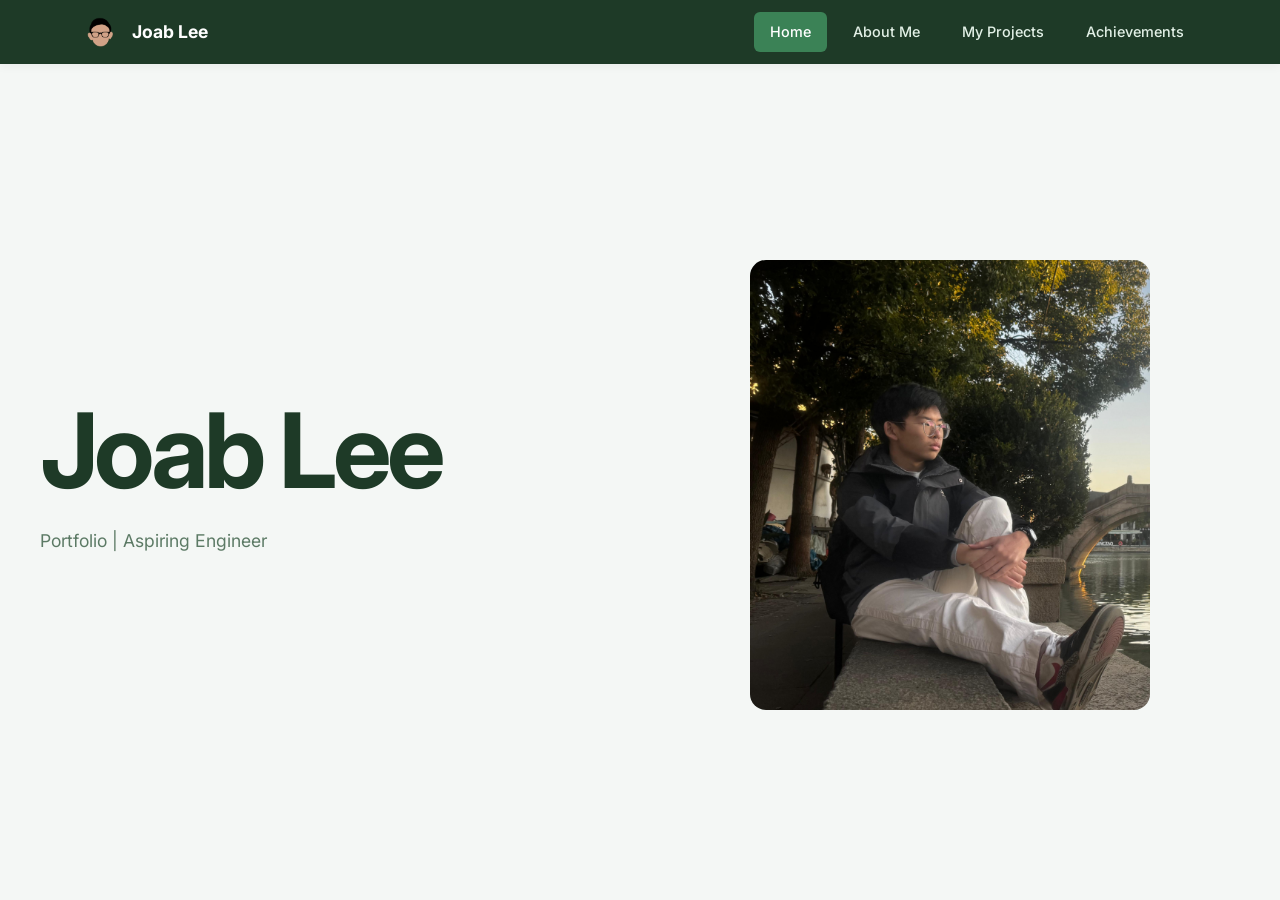
==== index.html @ 3148e006 "Update index.html" ====
<!DOCTYPE html>
<html lang="en">
<head>
    <meta charset="UTF-8">
    <meta name="viewport" content="width=device-width, initial-scale=1.0">
    <title>Home | Joab Lee</title>
    <meta name="description" content="Portfolio of Joab Lee, a student at SST specialising in Robotics, Engineering and Creative Projects.">
    <link rel="icon" type="image/png" href="photos/favicon.png">
    <link rel="stylesheet" href="style.css">
</head>
<body>

    <nav class="navbar">
        <div class="navbar-container"> <a href="index.html" class="nav-brand">
                <img src="photos/favicon.png" alt="Logo" class="nav-logo">
                <span>Joab Lee</span>
            </a>
            
            <div class="nav-links">
                <a href="index.html"class="active" >Home</a>
                <a href="about.html">About Me</a>
                <a href="projects.html">My Projects</a>
                <a href="achievements.html">Achievements</a>
            </div>
        </div>
    </nav>

    <main class="minimal-home">
        <div class="home-split-container">
            <div class="home-left">
                <h1 class="giant-name">Joab Lee</h1>
                <p class="minimal-subtitle">Portfolio | Aspiring Engineer</p>
            </div>
            <div class="home-right">
                <img src="photos/Portfolio-index.png" alt="Joab Lee Portfolio Image" class="home-image">
            </div>
        </div>
    </main>

</body>
</html>
---- style.css ----
@import url('https://fonts.googleapis.com/css2?family=Inter:wght@300;400;500;700&display=swap');

/* General Layout & Custom Cursor */
body {
    font-family: 'Inter', -apple-system, BlinkMacSystemFont, "Segoe UI", Roboto, sans-serif;
    line-height: 1.6;
    margin: 0;
    padding-top: 70px; 
    background-color: #f4f7f5; 
    color: #2c3e2e; 
    cursor: url('data:image/svg+xml;utf8,<svg xmlns="http://www.w3.org/2000/svg" width="16" height="16" viewBox="0 0 16 16"><circle cx="8" cy="8" r="6" fill="%233b8256"/></svg>') 8 8, auto;
}

a, button {
    cursor: url('data:image/svg+xml;utf8,<svg xmlns="http://www.w3.org/2000/svg" width="16" height="16" viewBox="0 0 16 16"><circle cx="8" cy="8" r="6" fill="%231e3a27" stroke="white" stroke-width="2"/></svg>') 8 8, pointer !important;
}

.container {
    max-width: 850px;
    margin: 0 auto 40px auto; /* Changed top margin to 0 to prevent pushing elements down */
    padding: 0 24px;
}

/* New Navbar Layout */
.navbar {
    background-color: #1e3a27; 
    position: fixed;
    top: 0;
    width: 100%;
    box-sizing: border-box;
    z-index: 1000; 
    box-shadow: 0 2px 10px rgba(0,0,0,0.05);
}

/* This restricts the width and centers the content with equal side walls */
.navbar-container {
    max-width: 1200px; /* Matches the maximum width of your homepage split layout */
    margin: 0 auto; /* Centers the container perfectly */
    display: flex;
    justify-content: space-between; /* Keeps brand on left, links on right *within* the centered area */
    align-items: center;
    padding: 12px 40px; /* Controls the padding inside the container */
    width: 100%;
    box-sizing: border-box;
}

/* Left Brand styling */
.nav-brand {
    display: flex;
    align-items: center;
    color: #ffffff !important;
    text-decoration: none;
    font-weight: 700;
    font-size: 1.1rem;
    background: none !important; 
}

.nav-logo {
    width: 40px;
    height: 40px;
    margin-right: 12px;
    border-radius: 6px;
}

/* Right Links styling */
.nav-links {
    display: flex;
}

.nav-links a {
    color: #e2f0e6; 
    text-decoration: none;
    padding: 8px 16px;
    margin-left: 10px;
    font-weight: 500;
    font-size: 0.9rem;
    border-radius: 6px;
    transition: all 0.3s ease;
}

.nav-links a:hover {
    color: #ffffff;
    background-color: #2d5a3b; 
}

.nav-links a.active {
    color: #ffffff;
    background-color: #3b8256; 
}

/* Split Homepage Layout */
.minimal-home {
    height: calc(100vh - 70px);
    display: flex;
    align-items: center;
    justify-content: center;
    background-color: #f4f7f5;
    padding: 0 40px;
}

.home-split-container {
    display: flex;
    align-items: center;
    justify-content: space-between;
    max-width: 1200px;
    width: 100%;
    gap: 40px;
}

.home-left {
    flex: 1;
    text-align: left;
}

.giant-name {
    font-size: 6.5rem;
    font-weight: 700;
    color: #1e3a27;
    margin: 0;
    letter-spacing: -0.04em;
    line-height: 1;
}

.minimal-subtitle {
    font-size: 1.1rem;
    color: #5c7a65;
    margin-top: 25px;
    font-weight: 400;
}

.home-right {
    flex: 1;
    display: flex;
    justify-content: center;
}

.home-image {
    max-width: 400px;
    width: 100%;
    height: 450px;
    object-fit: cover;
    border-radius: 16px;
    background-color: #e1ebe4; /* Light green box placeholder before image is uploaded */
    border: none; 
}

/* Sub-page Headers */
.hero {
    text-align: center;
    padding: 80px 24px;
    background: linear-gradient(135deg, #1e3a27, #2d5a3b); 
    color: white;
    margin-top: -10px; /* Pulls the header up slightly to snap perfectly to the navbar */
}

.hero h1 {
    margin: 0;
    font-size: 2.5rem;
    font-weight: 700;
}

.subtitle {
    font-size: 1.1rem;
    color: #a3cfb4; 
    margin-top: 12px;
}

/* Content Sections */
section {
    background: white;
    padding: 35px;
    margin-bottom: 30px;
    border-radius: 12px;
    box-shadow: 0 4px 12px rgba(30, 58, 39, 0.03); 
    border: 1px solid #e1ebe4;
}

h2 {
    color: #1e3a27;
    font-size: 1.4rem;
    font-weight: 600;
    border-bottom: 3px solid #3b8256; 
    padding-bottom: 10px;
    margin-top: 0;
}

.skills-list {
    list-style-type: none;
    padding: 0;
}

.skills-list li {
    padding: 12px 0;
    border-bottom: 1px solid #e8f0eb;
}

.skills-list li:last-child {
    border-bottom: none;
}

.skills-list strong {
    color: #2d5a3b;
}

/* Interactive Carousel Component */
.about-intro {
    display: flex;
    align-items: center;
    justify-content: flex-start;
    gap: 10px; /* Brings the carousel track tighter to the text */
    margin-top: 40px;
    margin-bottom: 25px;
    width: 100%;
    padding-left: 60px; /* Shims the "I am a:" text further inward to the right */
    box-sizing: border-box;
}

.iam-text {
    font-size: 1.5rem;
    font-weight: 700;
    color: #1e3a27;
    white-space: nowrap;
}

/* Updated Horizontal Centered Swiping Track */
.carousel-track {
    display: flex;
    gap: 12px;
    overflow-x: auto; 
    scroll-behavior: smooth;
    padding: 10px 110px; /* Adjusted padding to match the shorter layout */
    max-width: 380px; /* Shortened the track width so it looks compact next to the text */
    scrollbar-width: none; 
}

.carousel-track::-webkit-scrollbar {
    display: none; 
}

/* Carousel Tab Buttons */
.carousel-tab {
    font-family: 'Inter', -apple-system, BlinkMacSystemFont, "Segoe UI", Roboto, sans-serif;
    background-color: #ffffff;
    border: 1px solid #d0ded5;
    padding: 10px 24px;
    border-radius: 30px;
    
    /* Faded style for unselected items */
    color: #8da394; 
    opacity: 0.65;
    
    white-space: nowrap;
    transition: all 0.4s ease;
}

/* When hovering over unselected tabs */
.carousel-tab:hover {
    opacity: 0.9;
    color: #2d5a3b;
    border-color: #3b8256;
}

/* Highlighted, focused center selection */
.carousel-tab.active {
    background-color: #3b8256;
    color: #ffffff;
    border-color: #3b8256;
    opacity: 1;
    transform: scale(1.05); /* Slightly larger */
    box-shadow: 0 4px 10px rgba(59, 130, 86, 0.2);
}

/* Dynamic Content Display Area */
.dynamic-content-box {
    background: white;
    border-radius: 16px;
    padding: 40px;
    box-shadow: 0 4px 12px rgba(30, 58, 39, 0.03); 
    border: 1px solid #e1ebe4;
    min-height: 350px;
}

/* Hide all contents by default */
.tab-content {
    display: none;
}

/* Show active content block */
.tab-content.active {
    display: block;
    animation: fadeIn 0.4s ease;
}

@keyframes fadeIn {
    from { opacity: 0; transform: translateY(5px); }
    to { opacity: 1; transform: translateY(0); }
}

/* Content Layout Grid */
.tab-split {
    display: flex;
    align-items: flex-start;
    justify-content: space-between;
    gap: 40px;
}

.tab-text {
    flex: 1;
}

.tab-text h2 {
    margin-top: 0;
    font-size: 1.8rem;
    border-bottom: none;
    padding-bottom: 0;
}

.tab-media {
    flex: 1.2; /* Increased from 0.9 so the photo container takes up more horizontal space */
    display: flex;
    flex-direction: column; 
    justify-content: flex-start;
    align-items: center;
}

/* Photo Frames inside Tabs */
.media-placeholder {
    width: 100%;
    height: 280px;
    background-color: #e1ebe4;
    border-radius: 12px;
    display: flex;
    align-items: center;
    justify-content: center;
    color: #5c7a65;
    font-size: 0.9rem;
    font-weight: 500;
    border: 1px solid #c3d6c9;
}

/* Real Image Styling inside Tabs */
.tab-image {
    width: 100%;
    height: 300px;
    object-fit: cover; 
    border-radius: 12px;
    border: none;
    background-color: #e1ebe4; 
}

/* Caption Below Photos */
.image-caption {
    font-size: 0.8rem;
    color: #5c7a65;
    margin-top: 12px; /* Gives it a bit of breathing room below the image */
    text-align: center;
    line-height: 1.4;
    font-style: italic;
    width: 100%; /* Ensures text centers relative to the photo width */
}

/* Ebook Link Button styling */
.ebook-btn {
    display: inline-block;
    margin-top: 20px;
    padding: 12px 24px;
    background-color: #1e3a27; /* Dark Forest Green */
    color: #ffffff !important;
    text-decoration: none;
    font-weight: 500;
    font-size: 0.9rem;
    border-radius: 8px;
    border: 1px solid #1e3a27;
    transition: all 0.3s ease;
}

/* Hover effects for the button */
.ebook-btn:hover {
    background-color: #3b8256; /* Turns vibrant emerald green on hover */
    border-color: #3b8256;
    transform: translateY(-2px); /* Subtle upward floating effect */
    box-shadow: 0 4px 12px rgba(59, 130, 86, 0.15);
}

/* Gallup CliftonStrengths Section Layout */
.strengths-section {
    margin-top: 60px;
    padding: 20px 0;
}

.strengths-title {
    font-size: 1.8rem;
    color: #1e3a27;
    border-bottom: none !important;
    padding-bottom: 0 !important;
    margin-bottom: 5px;
}

.strengths-subtitle {
    font-size: 0.9rem;
    color: #5c7a65;
    margin-bottom: 30px;
}

/* Modern Layout Grid for the Top 5 Cards */
.strengths-grid {
    display: grid;
    grid-template-columns: repeat(auto-fit, minmax(240px, 1fr));
    gap: 20px;
}

/* Base Card Design */
.strength-card {
    background: #ffffff;
    border-radius: 12px;
    padding: 25px;
    border-top: 5px solid #c3d6c9; /* Subtle fallback top border */
    box-shadow: 0 4px 12px rgba(30, 58, 39, 0.02);
    border-left: 1px solid #e1ebe4;
    border-right: 1px solid #e1ebe4;
    border-bottom: 1px solid #e1ebe4;
    transition: transform 0.3s ease, box-shadow 0.3s ease;
    position: relative;
}

.strength-card:hover {
    transform: translateY(-4px);
    box-shadow: 0 8px 20px rgba(30, 58, 39, 0.06);
}

.strength-number {
    font-size: 0.8rem;
    font-weight: 700;
    color: #8da394;
    display: block;
    margin-bottom: 8px;
}

.strength-card h3 {
    margin: 0 0 10px 0;
    font-size: 1.1rem;
    color: #1e3a27;
    font-weight: 700;
}

.strength-card p {
    margin: 0;
    font-size: 0.85rem;
    color: #5c7a65;
    line-height: 1.5;
}

/* Gallup Domain Authentic Color-coding Accents */
.strength-card.execution { border-top: 5px solid #7b2481; }
.strength-card.influencing { border-top: 5px solid #d4a017; } 
.strength-card.relationship { border-top: 5px solid #2b6cb0; } 
.strength-card.strategic { border-top: 5px solid #2f855a; }


/*achievement page*/

/* Achievements Page Specific Styling */
.category-section {
    margin-bottom: 50px;
}

/* Centralised Page Title Styling */
.page-main-title {
    text-align: center;
    color: #1e3a27; /* Your signature dark forest green */
    font-size: 2.2rem;
    font-weight: 700;
    margin-top: 10px;
    margin-bottom: 40px; /* Gives nice separation before the first category */
    letter-spacing: -0.5px;
}

/* Category header outside of the card boxes */
.category-title {
    color: #1e3a27;
    font-size: 1.6rem;
    font-weight: 700;
    margin-top: 0;
    margin-bottom: 20px;
    border-bottom: 3px solid #3b8256; /* Accent line strictly under the text header */
    padding-bottom: 8px;
    display: inline-block; /* Keeps the line wrapped tightly to the word width */
}

/* Each individual event gets its own dedicated modern box container */
.achievement-card {
    background: #ffffff;
    border-radius: 12px;
    padding: 24px;
    margin-bottom: 16px;
    box-shadow: 0 4px 12px rgba(30, 58, 39, 0.02);
    border: 1px solid #e1ebe4;
    transition: transform 0.2s ease, box-shadow 0.2s ease;
}

.achievement-card:hover {
    transform: translateY(-2px);
    box-shadow: 0 6px 16px rgba(30, 58, 39, 0.05);
    border-color: #c3d6c9;
}

.achievement-card:last-child {
    margin-bottom: 0;
}

/* Event Metadata Layout Row */
.event-meta {
    display: flex;
    justify-content: space-between;
    align-items: center;
    margin-bottom: 8px;
}

.event-date {
    font-size: 0.8rem;
    font-weight: 700;
    color: #3b8256;
}

.event-role {
    font-size: 0.75rem;
    background-color: #f0f5f1;
    color: #2d5a3b;
    padding: 4px 12px;
    border-radius: 6px;
    font-weight: 500;
}

.event-title {
    margin: 0 0 10px 0;
    font-size: 1.15rem;
    color: #1e3a27;
    font-weight: 600;
    line-height: 1.3;
}

.event-details {
    margin: 0;
    font-size: 0.9rem;
    color: #5c7a65;
    line-height: 1.6;
}

/* Interactive Evidence Link indicator inside the card */
.view-evidence-tag {
    display: inline-block;
    margin-top: 12px;
    font-size: 0.8rem;
    font-weight: 700;
    color: #3b8256;
    transition: color 0.2s ease;
}

.achievement-card:hover .view-evidence-tag {
    color: #1e3a27;
}

.modal-overlay {
    display: none; /* Hidden by default */
    position: fixed;
    z-index: 2000; /* Stands well above the navbar */
    left: 0;
    top: 0;
    width: 100%;
    height: 100%;
    background-color: rgba(30, 58, 39, 0.85); /* Dark green tinted dark overlay */
    justify-content: center;
    align-items: center;
    animation: fadeInModal 0.3s ease;
}

@keyframes fadeInModal {
    from { opacity: 0; }
    to { opacity: 1; }
}

.modal-content {
    max-width: 85%;
    max-height: 80vh;
    border-radius: 12px;
    box-shadow: 0 10px 30px rgba(0, 0, 0, 0.3);
    border: 3px solid #ffffff;
    object-fit: contain;
    animation: zoomInImg 0.3s cubic-bezier(0.34, 1.56, 0.64, 1);
}

@keyframes zoomInImg {
    from { transform: scale(0.9); opacity: 0; }
    to { transform: scale(1); opacity: 1; }
}

.modal-close {
    position: absolute;
    top: 30px;
    right: 40px;
    color: #ffffff;
    font-size: 40px;
    font-weight: bold;
    cursor: pointer;
    transition: transform 0.2s ease;
}

.modal-close:hover {
    transform: scale(1.1);
}



/*project page*/

/* 2-Column Projects Layout Grid */
.projects-grid {
    display: grid;
    grid-template-columns: repeat(2, 1fr); /* Exactly 2 cards per row on large screens */
    gap: 24px;
    width: 100%;
    box-sizing: border-box;
}

/* Fallback breakpoint for mobile devices so it stacks naturally instead of squishing */
@media (max-width: 768px) {
    .projects-grid {
        grid-template-columns: 1fr;
    }
}

/* Individual Project Card Block */
.project-card {
    background: #ffffff;
    border-radius: 12px;
    overflow: hidden;
    border: 1px solid #e1ebe4;
    box-shadow: 0 4px 12px rgba(30, 58, 39, 0.02);
    cursor: pointer;
    transition: transform 0.2s ease, box-shadow 0.2s ease;
    display: flex;
    flex-direction: column;
}

.project-card:hover {
    transform: translateY(-4px);
    box-shadow: 0 8px 20px rgba(30, 58, 39, 0.06);
    border-color: #c3d6c9;
}

.project-card-img {
    width: 100%;
    height: 200px;
    object-fit: cover;
    border-bottom: 1px solid #e1ebe4;
}

.project-card-info {
    padding: 20px;
    display: flex;
    flex-direction: column;
    flex-grow: 1;
}

.project-card-date {
    font-size: 0.8rem;
    font-weight: 700;
    color: #3b8256;
    font-family: 'Inter', sans-serif;
    margin-bottom: 6px;
}

.project-card-title {
    margin: 0 0 8px 0;
    font-size: 1.15rem;
    color: #1e3a27;
    font-weight: 700;
}

.project-card-snippet {
    margin: 0 0 16px 0;
    font-size: 0.85rem;
    color: #5c7a65;
    line-height: 1.5;
}

.read-more-tag {
    font-size: 0.8rem;
    font-weight: 700;
    color: #3b8256;
    margin-top: auto; /* Pushes action tag straight to card bottom line consistently */
}

/* Complex Project Description Pop-up Modal Box layout styling */
.project-modal-overlay {
    display: none;
    position: fixed;
    z-index: 2000;
    left: 0;
    top: 0;
    width: 100%;
    height: 100%;
    background-color: rgba(30, 58, 39, 0.85);
    justify-content: center;
    align-items: center;
    padding: 20px;
    box-sizing: border-box;
}

.project-modal-box {
    background: #ffffff;
    width: 100%;
    max-width: 780px;
    border-radius: 16px;
    position: relative;
    box-shadow: 0 10px 30px rgba(0,0,0,0.2);
    animation: zoomInImg 0.3s cubic-bezier(0.34, 1.56, 0.64, 1);
    overflow: hidden;
}

.project-modal-close {
    position: absolute;
    top: 15px;
    right: 20px;
    color: #5c7a65;
    font-size: 32px;
    font-weight: bold;
    cursor: pointer;
    z-index: 10;
    transition: color 0.2s;
}

.project-modal-close:hover {
    color: #1e3a27;
}

.project-modal-split {
    display: flex;
    align-items: stretch;
}

@media (max-width: 650px) {
    .project-modal-split {
        flex-direction: column;
    }
}

.project-modal-media {
    flex: 1;
    background: #e1ebe4;
    min-height: 300px;
}

.project-modal-media img {
    width: 100%;
    height: 100%;
    object-fit: cover;
    display: block;
}

.project-modal-text {
    flex: 1.2;
    padding: 40px;
    display: flex;
    flex-direction: column;
    justify-content: center;
}

.project-date-badge {
    font-size: 0.8rem;
    color: #3b8256;
    font-weight: 700;
    margin-bottom: 8px;
    display: block;
}

.project-modal-text h2 {
    margin-top: 0;
    margin-bottom: 16px;
    font-size: 1.6rem;
    border-bottom: none !important;
    padding-bottom: 0 !important;
}

.project-modal-text p {
    margin: 0;
    font-size: 0.9rem;
    color: #5c7a65;
    line-height: 1.6;
}
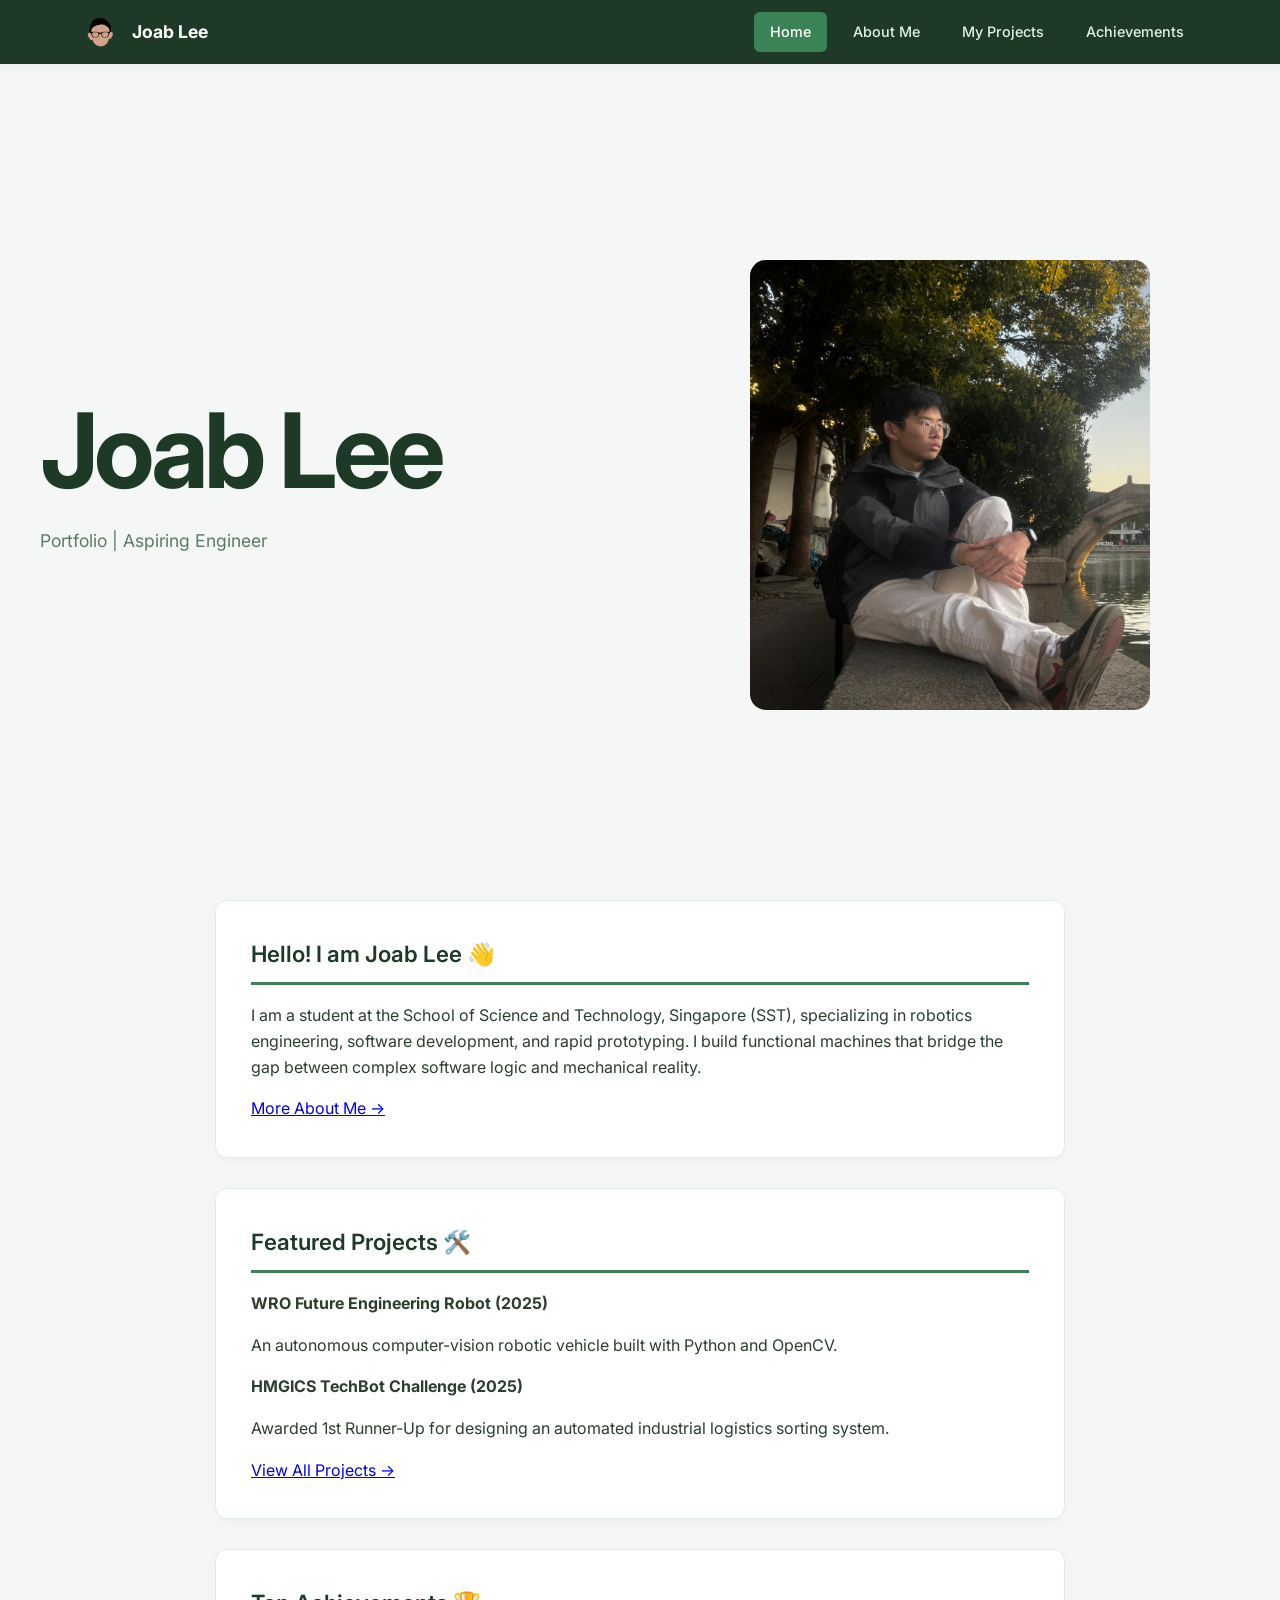
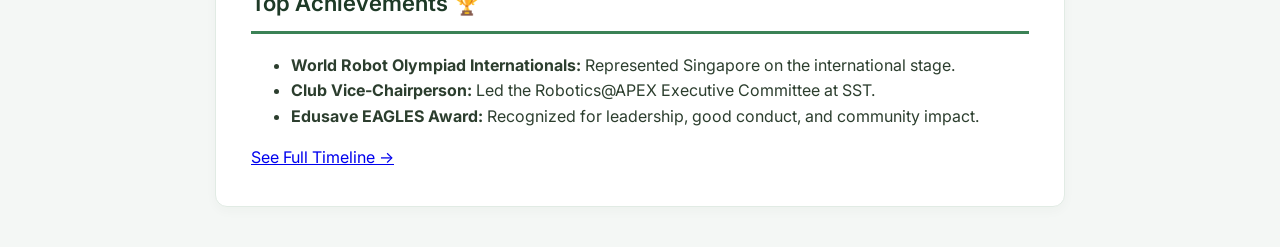
==== commit a6d16667: "Update index.html" ====
--- a/index.html
+++ b/index.html
@@ -11,13 +11,14 @@
 <body>
 
     <nav class="navbar">
-        <div class="navbar-container"> <a href="index.html" class="nav-brand">
+        <div class="navbar-container"> 
+            <a href="index.html" class="nav-brand">
                 <img src="photos/favicon.png" alt="Logo" class="nav-logo">
                 <span>Joab Lee</span>
             </a>
             
             <div class="nav-links">
-                <a href="index.html"class="active" >Home</a>
+                <a href="index.html" class="active">Home</a>
                 <a href="about.html">About Me</a>
                 <a href="projects.html">My Projects</a>
                 <a href="achievements.html">Achievements</a>
@@ -25,7 +26,7 @@
         </div>
     </nav>
 
-    <main class="minimal-home">
+    <div class="minimal-home">
         <div class="home-split-container">
             <div class="home-left">
                 <h1 class="giant-name">Joab Lee</h1>
@@ -35,6 +36,41 @@
                 <img src="photos/Portfolio-index.png" alt="Joab Lee Portfolio Image" class="home-image">
             </div>
         </div>
+    </div>
+
+    <main class="container home-scrolled-content">
+        
+        <section class="home-summary-box">
+            <h2>Hello! I am Joab Lee 👋</h2>
+            <p>I am a student at the School of Science and Technology, Singapore (SST), specializing in robotics engineering, software development, and rapid prototyping. I build functional machines that bridge the gap between complex software logic and mechanical reality.</p>
+            <a href="about.html" class="home-link-btn">More About Me &rarr;</a>
+        </section>
+
+        <section class="home-summary-box">
+            <h2>Featured Projects 🛠️</h2>
+            <div class="home-project-teaser">
+                <div class="teaser-item">
+                    <strong>WRO Future Engineering Robot (2025)</strong>
+                    <p>An autonomous computer-vision robotic vehicle built with Python and OpenCV.</p>
+                </div>
+                <div class="teaser-item">
+                    <strong>HMGICS TechBot Challenge (2025)</strong>
+                    <p>Awarded 1st Runner-Up for designing an automated industrial logistics sorting system.</p>
+                </div>
+            </div>
+            <a href="projects.html" class="home-link-btn">View All Projects &rarr;</a>
+        </section>
+
+        <section class="home-summary-box">
+            <h2>Top Achievements 🏆</h2>
+            <ul class="home-bullet-list">
+                <li><strong>World Robot Olympiad Internationals:</strong> Represented Singapore on the international stage.</li>
+                <li><strong>Club Vice-Chairperson:</strong> Led the Robotics@APEX Executive Committee at SST.</li>
+                <li><strong>Edusave EAGLES Award:</strong> Recognized for leadership, good conduct, and community impact.</li>
+            </ul>
+            <a href="achievements.html" class="home-link-btn">See Full Timeline &rarr;</a>
+        </section>
+
     </main>
 
 </body>
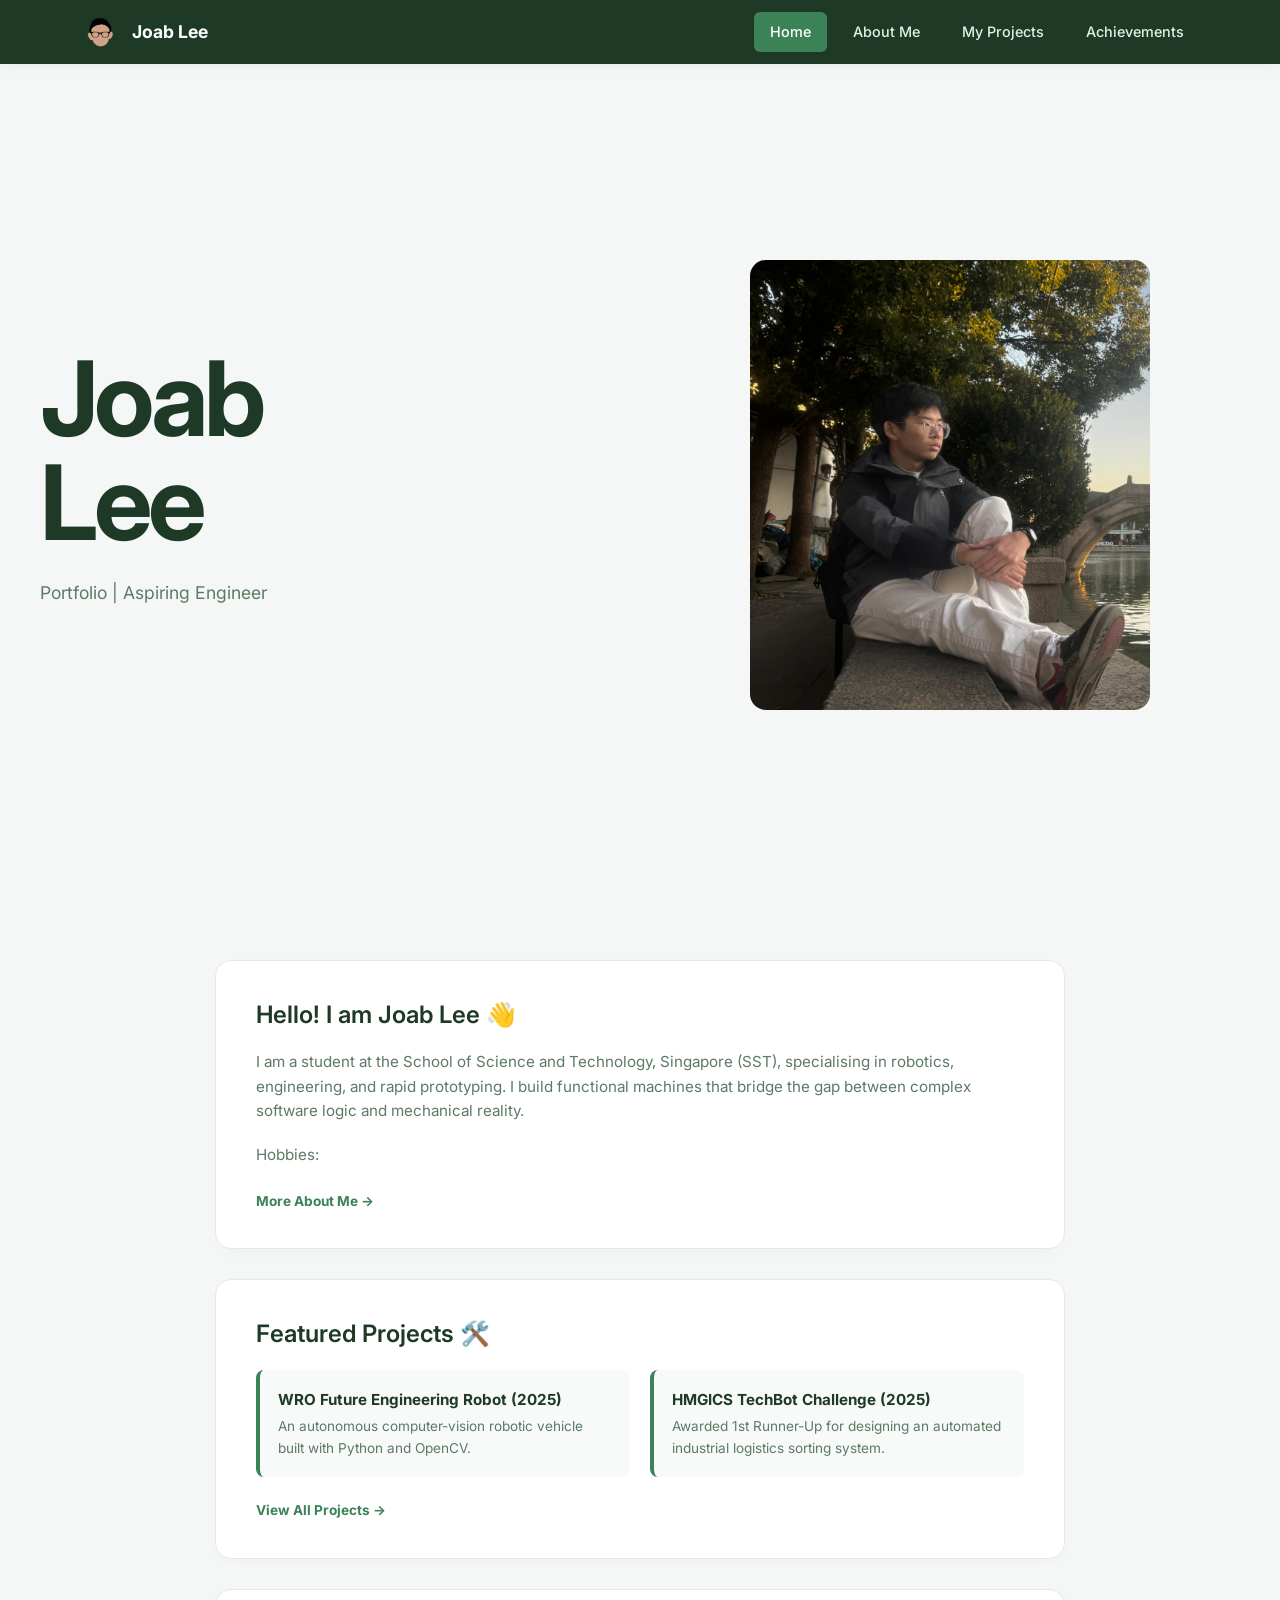
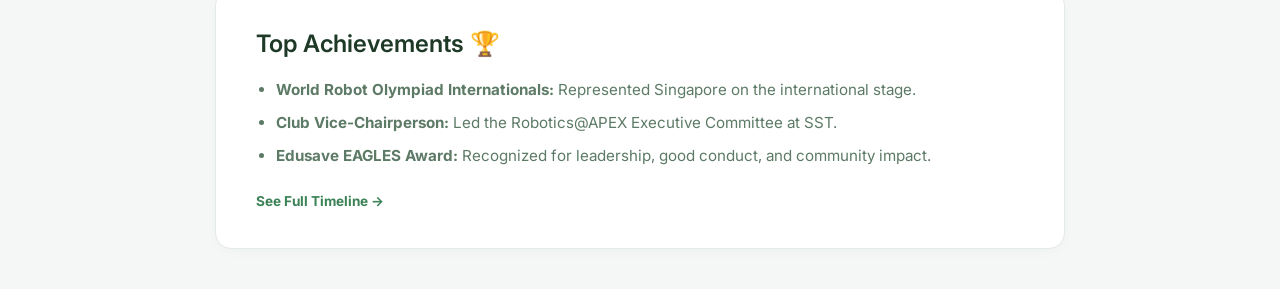
==== commit cd52d673: "Update index.html" ====
--- a/index.html
+++ b/index.html
@@ -29,7 +29,8 @@
     <div class="minimal-home">
         <div class="home-split-container">
             <div class="home-left">
-                <h1 class="giant-name">Joab Lee</h1>
+                <h1 class="giant-name">Joab</h1>
+                <h1 class="giant-name">Lee</h1>
                 <p class="minimal-subtitle">Portfolio | Aspiring Engineer</p>
             </div>
             <div class="home-right">
@@ -42,7 +43,8 @@
         
         <section class="home-summary-box">
             <h2>Hello! I am Joab Lee 👋</h2>
-            <p>I am a student at the School of Science and Technology, Singapore (SST), specializing in robotics engineering, software development, and rapid prototyping. I build functional machines that bridge the gap between complex software logic and mechanical reality.</p>
+            <p>I am a student at the School of Science and Technology, Singapore (SST), specialising in robotics, engineering, and rapid prototyping. I build functional machines that bridge the gap between complex software logic and mechanical reality.</p>
+            <p>Hobbies:</p>
             <a href="about.html" class="home-link-btn">More About Me &rarr;</a>
         </section>
 
--- a/style.css
+++ b/style.css
@@ -789,3 +789,87 @@
     line-height: 1.6;
 }
 
+/* Homepage Scrolling Summary Section Layout */
+.home-scrolled-content {
+    margin-top: 60px !important; /* Separation space directly under the front cover view */
+}
+
+.home-summary-box {
+    background: #ffffff;
+    border-radius: 16px;
+    padding: 35px 40px;
+    margin-bottom: 30px;
+    border: 1px solid #e1ebe4;
+    box-shadow: 0 4px 12px rgba(30, 58, 39, 0.02);
+}
+
+.home-summary-box h2 {
+    margin-top: 0;
+    margin-bottom: 16px;
+    font-size: 1.5rem;
+    border-bottom: none !important;
+    padding-bottom: 0 !important;
+    color: #1e3a27;
+}
+
+.home-summary-box p {
+    font-size: 0.95rem;
+    color: #5c7a65;
+    line-height: 1.6;
+    margin-bottom: 20px;
+}
+
+/* Teaser block configurations */
+.home-project-teaser {
+    display: grid;
+    grid-template-columns: repeat(auto-fit, minmax(280px, 1fr));
+    gap: 20px;
+    margin-bottom: 20px;
+}
+
+.teaser-item {
+    background-color: #f8faf9;
+    padding: 18px;
+    border-radius: 8px;
+    border-left: 4px solid #3b8256;
+}
+
+.teaser-item strong {
+    color: #1e3a27;
+    font-size: 0.95rem;
+    display: block;
+    margin-bottom: 4px;
+}
+
+.teaser-item p {
+    margin: 0;
+    font-size: 0.85rem;
+    color: #5c7a65;
+}
+
+.home-bullet-list {
+    margin: 0 0 20px 0;
+    padding-left: 20px;
+}
+
+.home-bullet-list li {
+    font-size: 0.95rem;
+    color: #5c7a65;
+    margin-bottom: 10px;
+    line-height: 1.5;
+}
+
+/* Action button shortcuts linking to the deep subpages */
+.home-link-btn {
+    display: inline-block;
+    font-size: 0.85rem;
+    font-weight: 700;
+    color: #3b8256;
+    text-decoration: none;
+    transition: color 0.2s ease, transform 0.2s ease;
+}
+
+.home-link-btn:hover {
+    color: #1e3a27;
+    transform: translateX(3px); /* Interactive nudging movement indicator */
+}
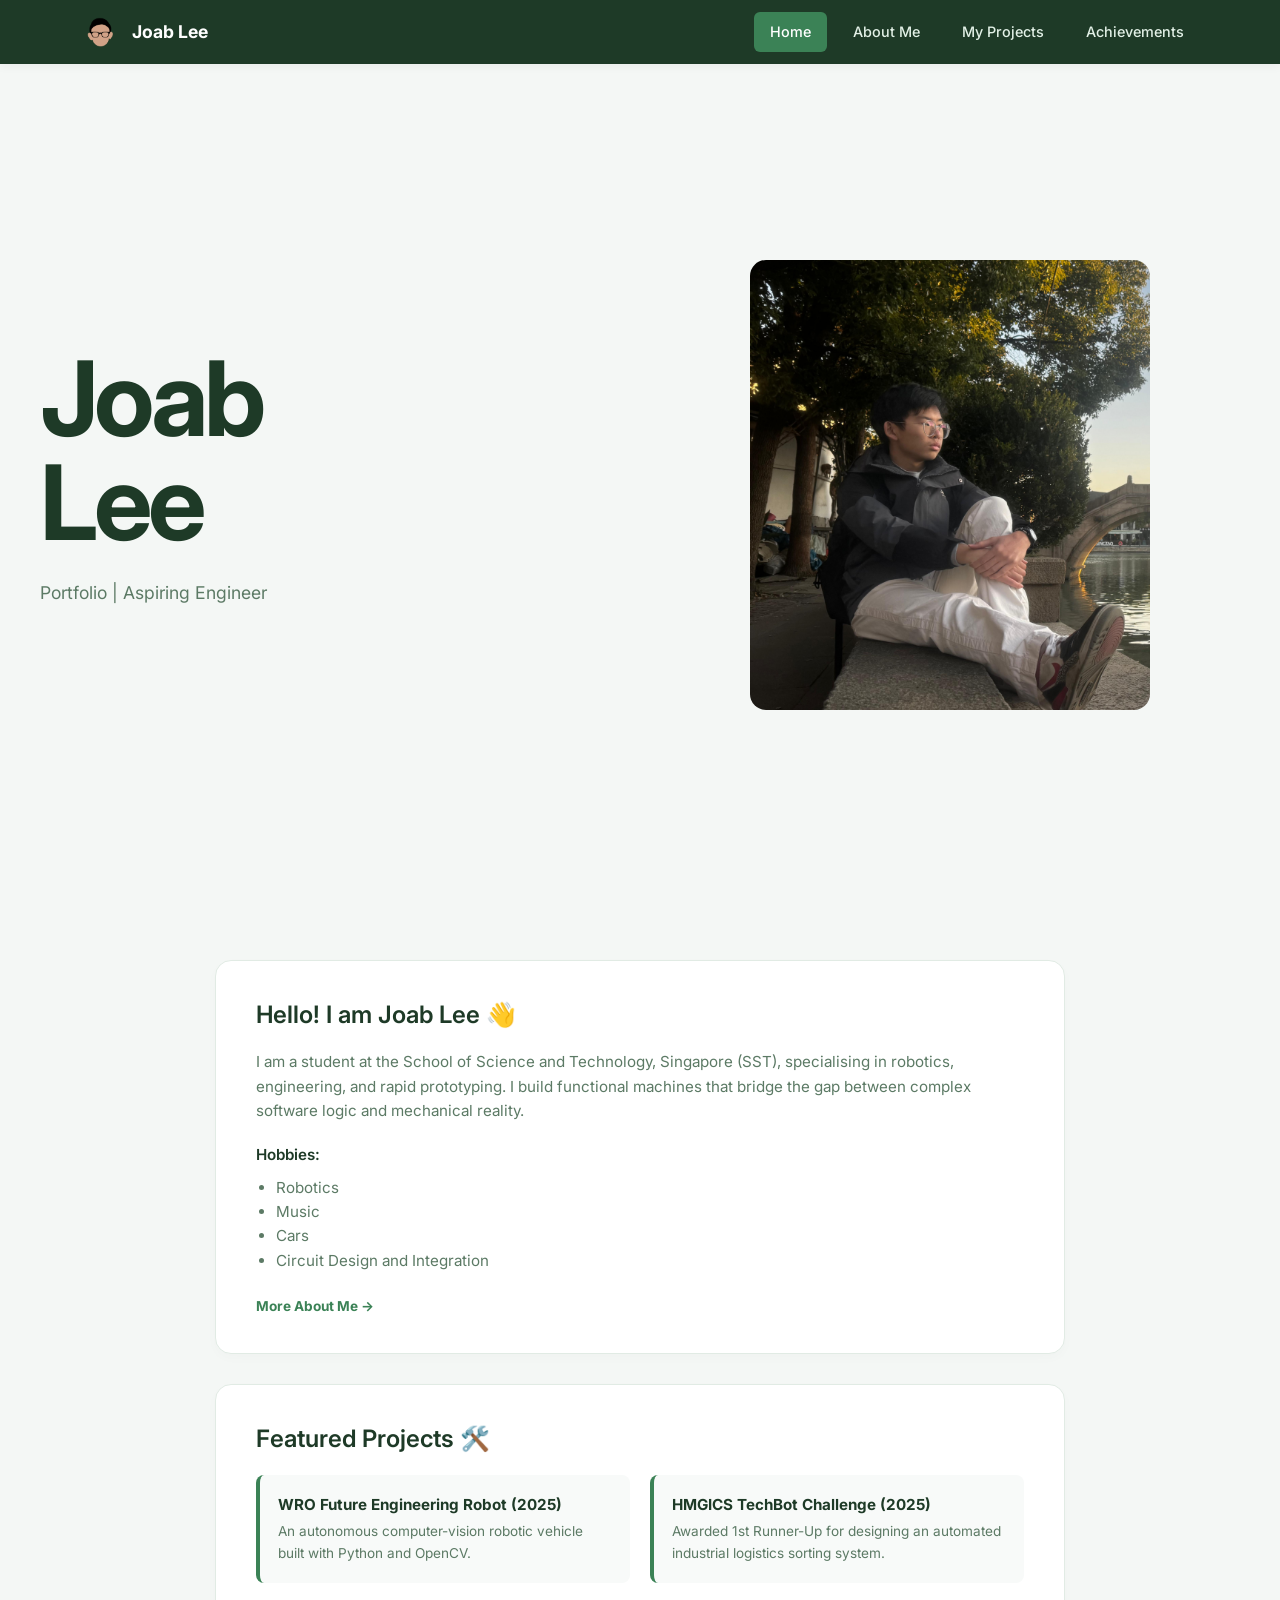
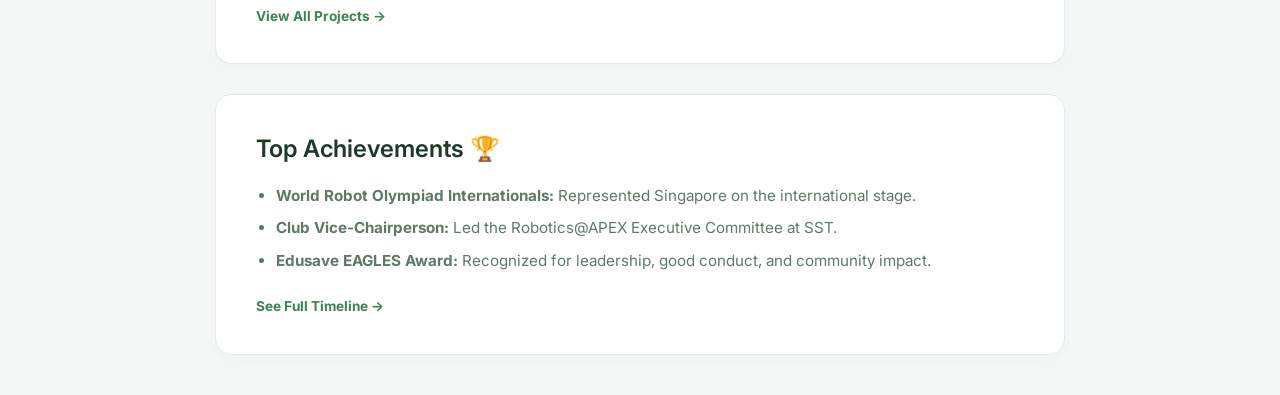
==== commit 3e75d04d: "Update index.html" ====
--- a/index.html
+++ b/index.html
@@ -44,7 +44,15 @@
         <section class="home-summary-box">
             <h2>Hello! I am Joab Lee 👋</h2>
             <p>I am a student at the School of Science and Technology, Singapore (SST), specialising in robotics, engineering, and rapid prototyping. I build functional machines that bridge the gap between complex software logic and mechanical reality.</p>
-            <p>Hobbies:</p>
+            
+            <p style="margin-bottom: 8px; font-weight: 600; color: #1e3a27;">Hobbies:</p>
+            <ul style="margin: 0 0 20px 0; padding-left: 20px; color: #5c7a65; font-size: 0.95rem; line-height: 1.6;">
+                <li>Robotics</li>
+                <li>Music</li>
+                <li>Cars</li>
+                <li>Circuit Design and Integration</li>
+            </ul>
+
             <a href="about.html" class="home-link-btn">More About Me &rarr;</a>
         </section>
 
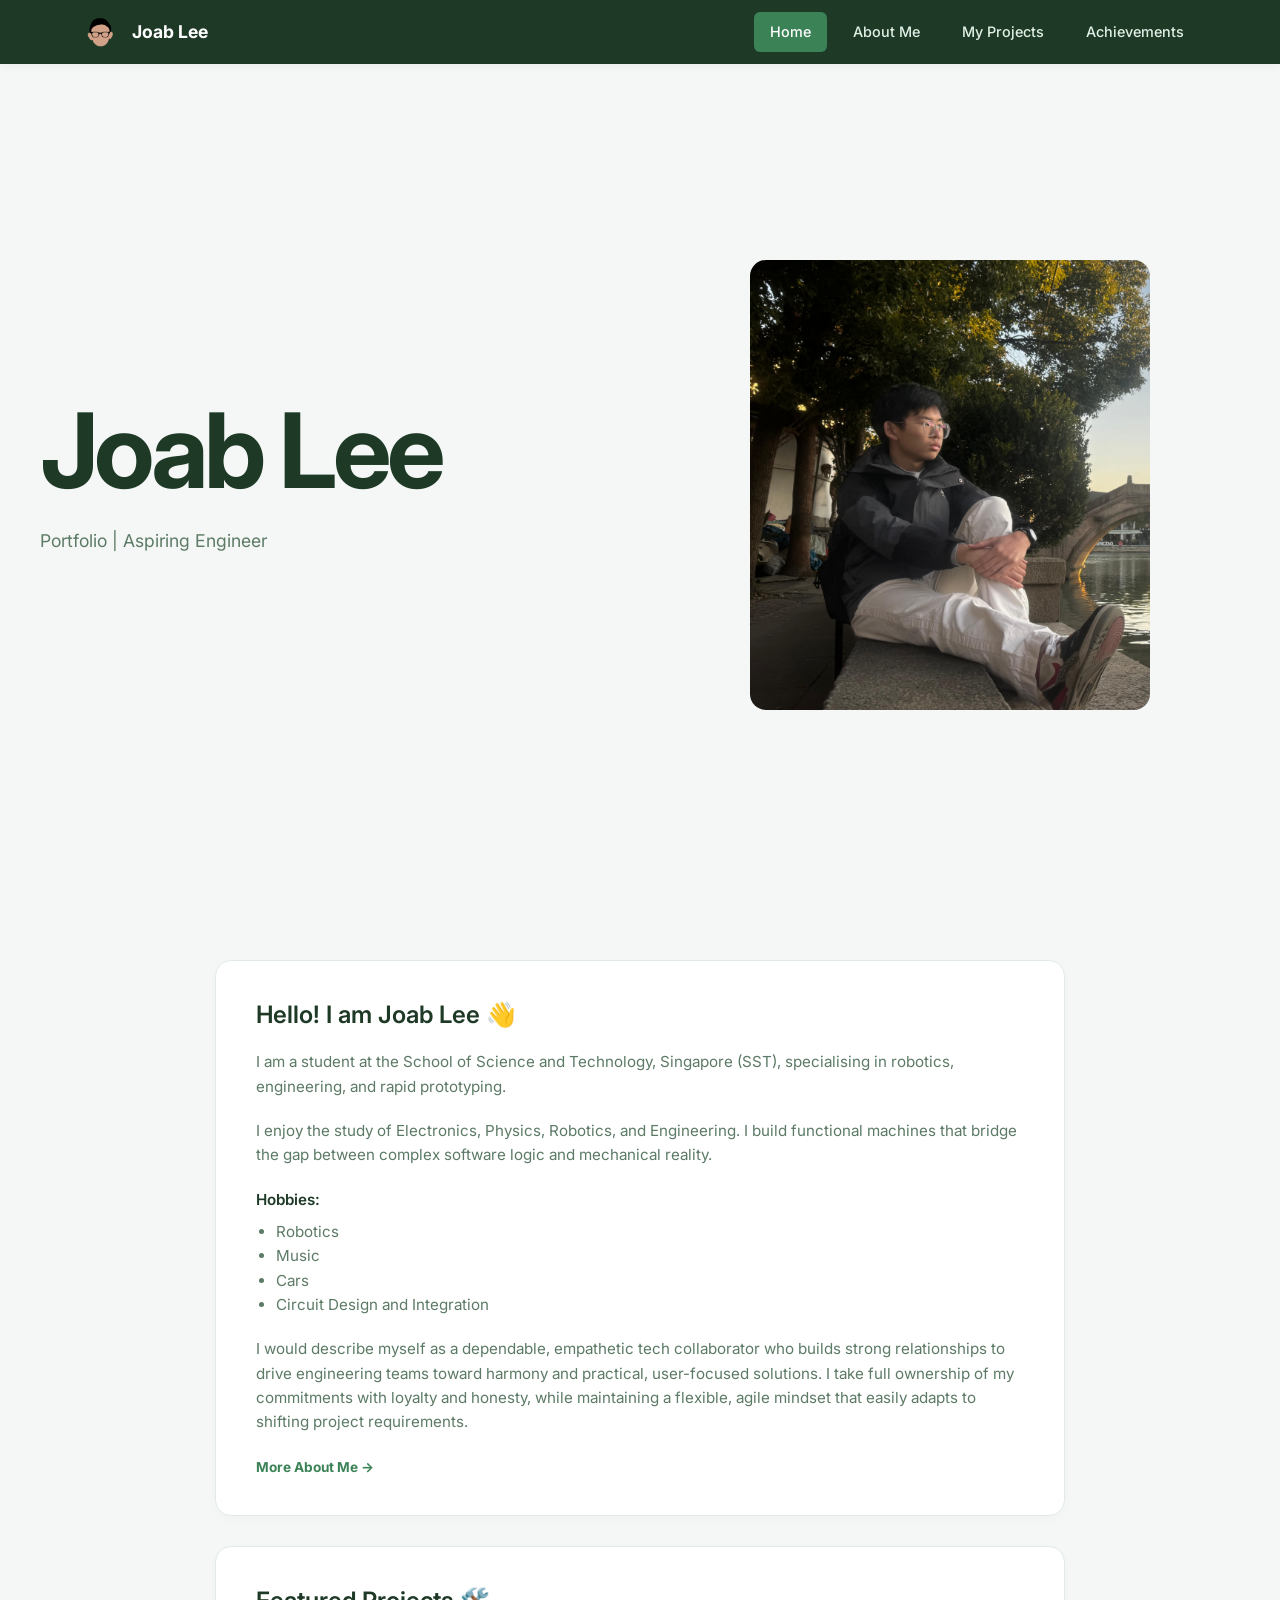
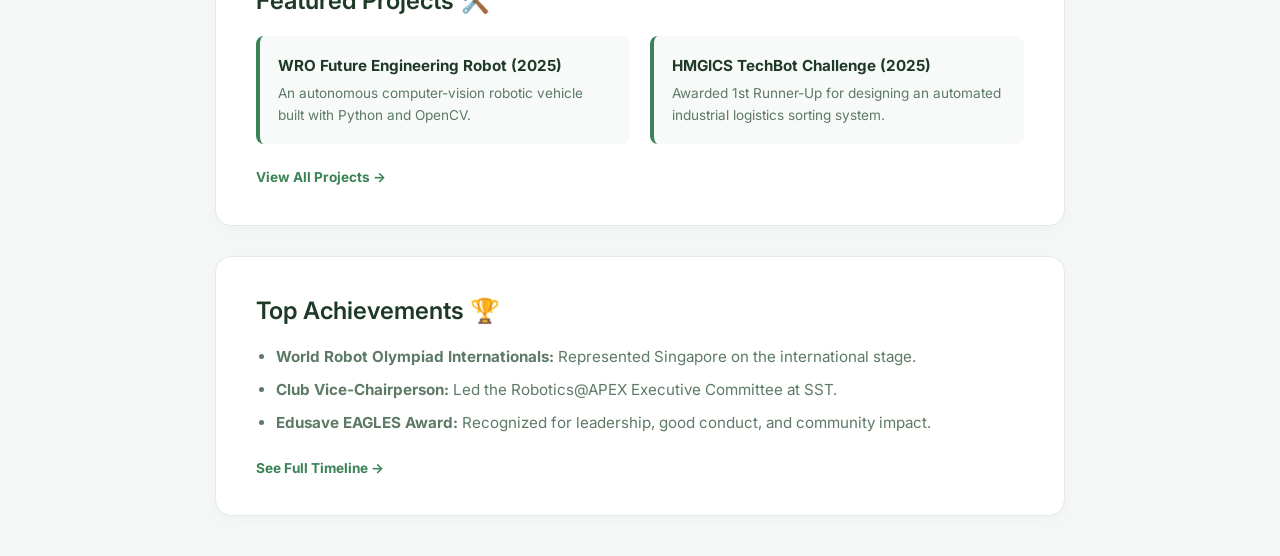
==== commit 464d64df: "Update index.html" ====
--- a/index.html
+++ b/index.html
@@ -29,8 +29,7 @@
     <div class="minimal-home">
         <div class="home-split-container">
             <div class="home-left">
-                <h1 class="giant-name">Joab</h1>
-                <h1 class="giant-name">Lee</h1>
+                <h1 class="giant-name">Joab Lee</h1>
                 <p class="minimal-subtitle">Portfolio | Aspiring Engineer</p>
             </div>
             <div class="home-right">
@@ -43,8 +42,8 @@
         
         <section class="home-summary-box">
             <h2>Hello! I am Joab Lee 👋</h2>
-            <p>I am a student at the School of Science and Technology, Singapore (SST), specialising in robotics, engineering, and rapid prototyping. I build functional machines that bridge the gap between complex software logic and mechanical reality.</p>
-            
+            <p>I am a student at the School of Science and Technology, Singapore (SST), specialising in robotics, engineering, and rapid prototyping.</p>
+            <p>I enjoy the study of Electronics, Physics, Robotics, and Engineering. I build functional machines that bridge the gap between complex software logic and mechanical reality.</p>
             <p style="margin-bottom: 8px; font-weight: 600; color: #1e3a27;">Hobbies:</p>
             <ul style="margin: 0 0 20px 0; padding-left: 20px; color: #5c7a65; font-size: 0.95rem; line-height: 1.6;">
                 <li>Robotics</li>
@@ -53,6 +52,8 @@
                 <li>Circuit Design and Integration</li>
             </ul>
 
+            <p>I would describe myself as a dependable, empathetic tech collaborator who builds strong relationships to drive engineering teams toward harmony and practical, user-focused solutions. I take full ownership of my commitments with loyalty and honesty, while maintaining a flexible, agile mindset that easily adapts to shifting project requirements. </p>
+            
             <a href="about.html" class="home-link-btn">More About Me &rarr;</a>
         </section>
 
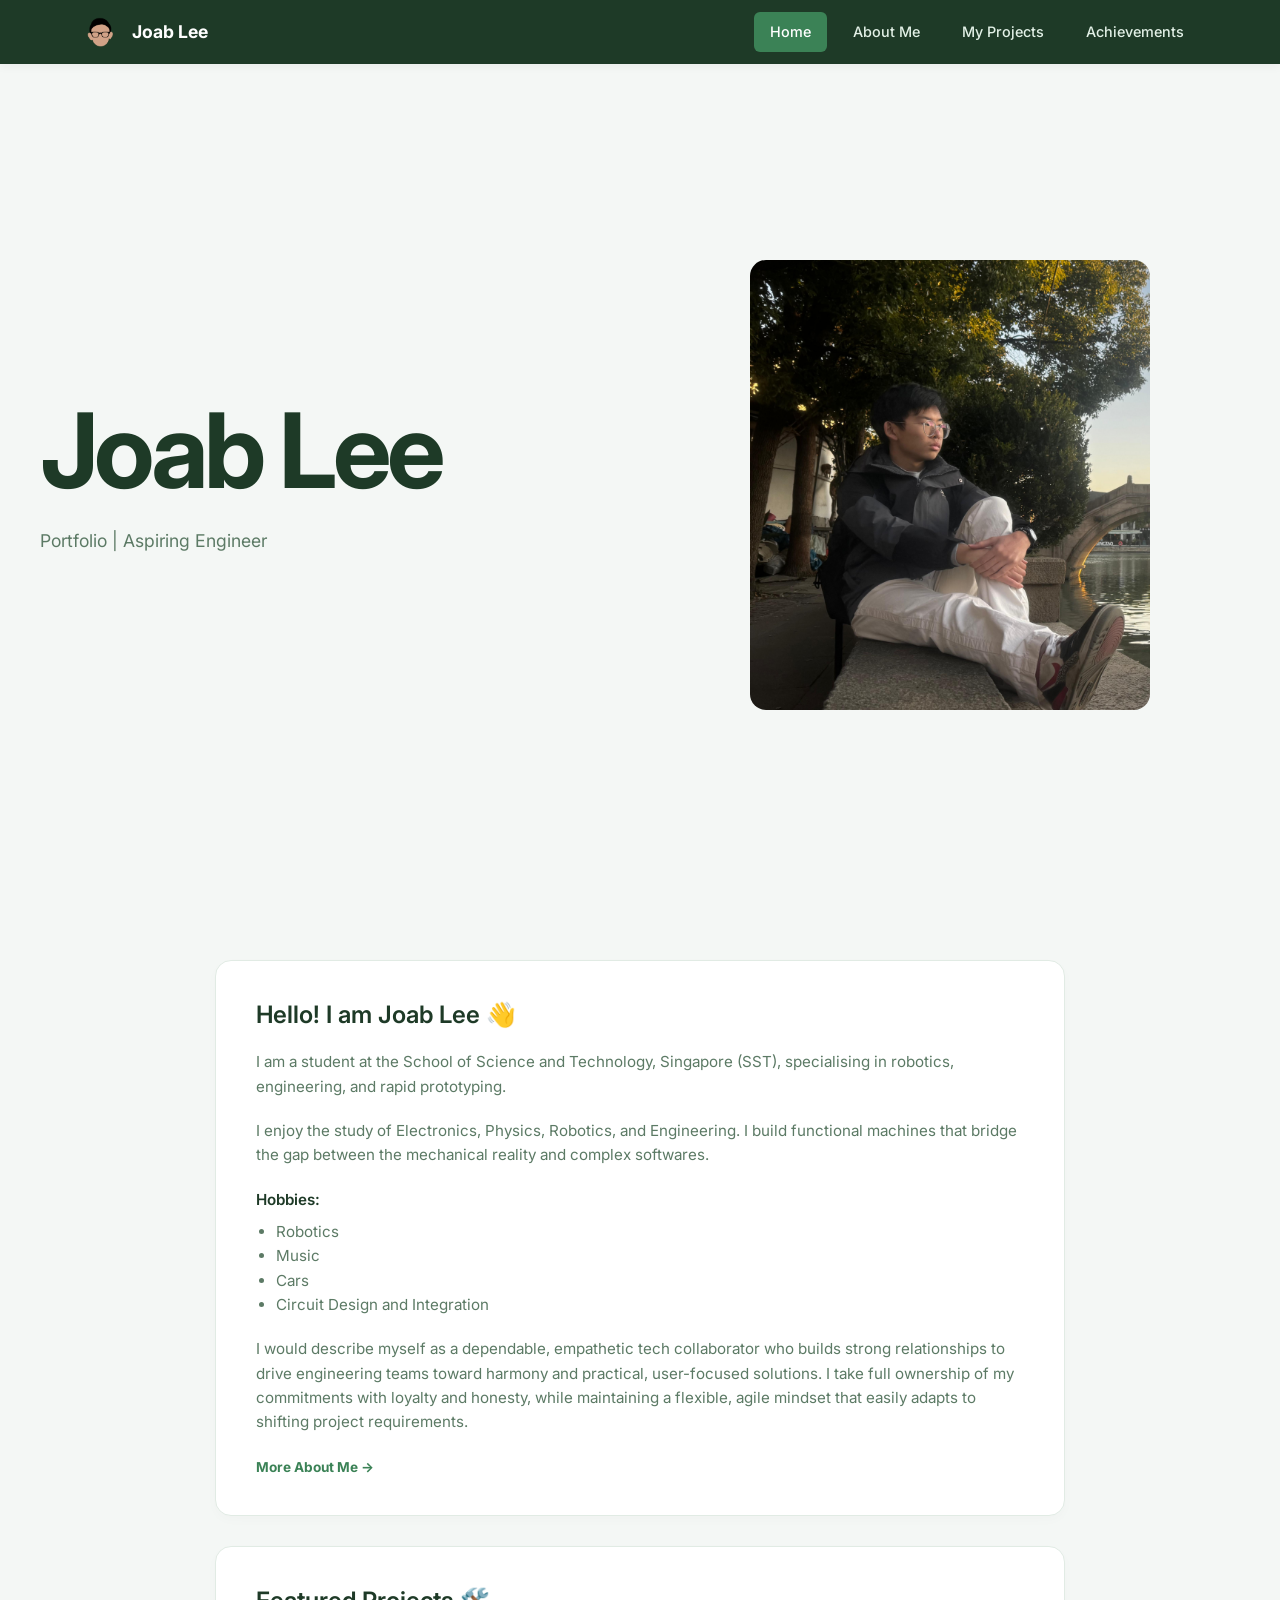
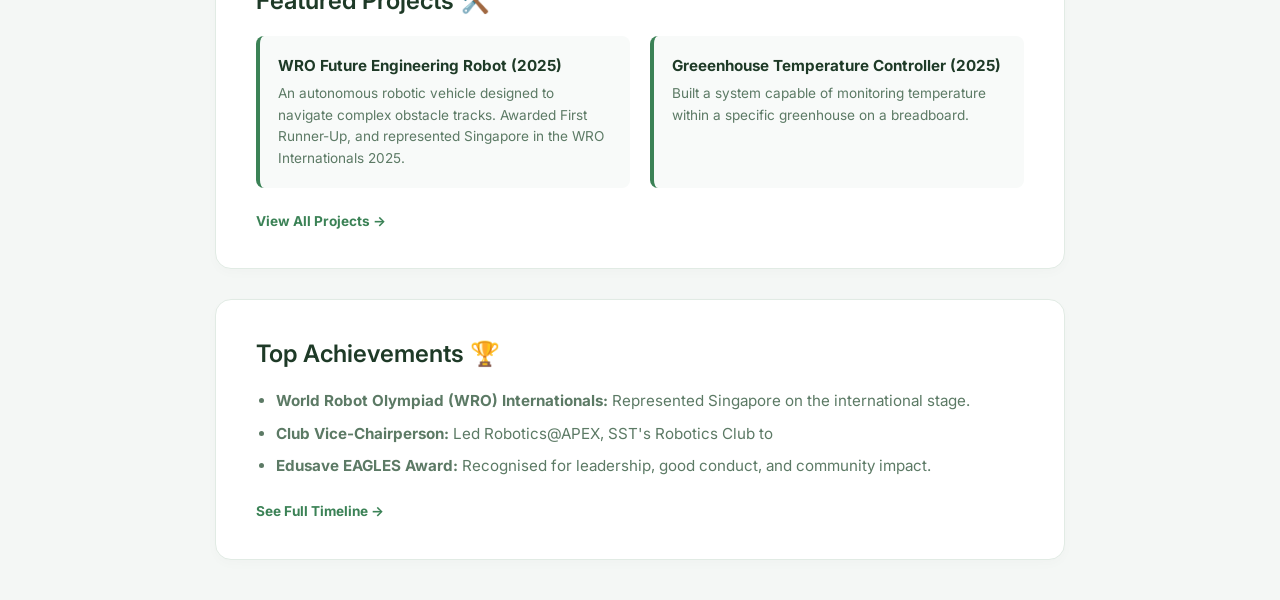
==== commit 0529d850: "Update index.html" ====
--- a/index.html
+++ b/index.html
@@ -43,7 +43,7 @@
         <section class="home-summary-box">
             <h2>Hello! I am Joab Lee 👋</h2>
             <p>I am a student at the School of Science and Technology, Singapore (SST), specialising in robotics, engineering, and rapid prototyping.</p>
-            <p>I enjoy the study of Electronics, Physics, Robotics, and Engineering. I build functional machines that bridge the gap between complex software logic and mechanical reality.</p>
+            <p>I enjoy the study of Electronics, Physics, Robotics, and Engineering. I build functional machines that bridge the gap between the mechanical reality and complex softwares.</p>
             <p style="margin-bottom: 8px; font-weight: 600; color: #1e3a27;">Hobbies:</p>
             <ul style="margin: 0 0 20px 0; padding-left: 20px; color: #5c7a65; font-size: 0.95rem; line-height: 1.6;">
                 <li>Robotics</li>
@@ -62,11 +62,11 @@
             <div class="home-project-teaser">
                 <div class="teaser-item">
                     <strong>WRO Future Engineering Robot (2025)</strong>
-                    <p>An autonomous computer-vision robotic vehicle built with Python and OpenCV.</p>
+                    <p>An autonomous robotic vehicle designed to navigate complex obstacle tracks. Awarded First Runner-Up, and represented Singapore in the WRO Internationals 2025.</p>
                 </div>
                 <div class="teaser-item">
-                    <strong>HMGICS TechBot Challenge (2025)</strong>
-                    <p>Awarded 1st Runner-Up for designing an automated industrial logistics sorting system.</p>
+                    <strong>Greeenhouse Temperature Controller (2025)</strong>
+                    <p>Built a system capable of monitoring temperature within a specific greenhouse on a breadboard.</p>
                 </div>
             </div>
             <a href="projects.html" class="home-link-btn">View All Projects &rarr;</a>
@@ -75,9 +75,9 @@
         <section class="home-summary-box">
             <h2>Top Achievements 🏆</h2>
             <ul class="home-bullet-list">
-                <li><strong>World Robot Olympiad Internationals:</strong> Represented Singapore on the international stage.</li>
-                <li><strong>Club Vice-Chairperson:</strong> Led the Robotics@APEX Executive Committee at SST.</li>
-                <li><strong>Edusave EAGLES Award:</strong> Recognized for leadership, good conduct, and community impact.</li>
+                <li><strong>World Robot Olympiad (WRO) Internationals:</strong> Represented Singapore on the international stage.</li>
+                <li><strong>Club Vice-Chairperson:</strong> Led Robotics@APEX, SST's Robotics Club to </li>
+                <li><strong>Edusave EAGLES Award:</strong> Recognised for leadership, good conduct, and community impact.</li>
             </ul>
             <a href="achievements.html" class="home-link-btn">See Full Timeline &rarr;</a>
         </section>
--- a/style.css
+++ b/style.css
@@ -302,10 +302,11 @@
     align-items: flex-start;
     justify-content: space-between;
     gap: 40px;
+    width: 100%;
 }
 
 .tab-text {
-    flex: 1;
+    flex: 1.2;
 }
 
 .tab-text h2 {
@@ -316,7 +317,7 @@
 }
 
 .tab-media {
-    flex: 1.2; /* Increased from 0.9 so the photo container takes up more horizontal space */
+    flex: 1.1;
     display: flex;
     flex-direction: column; 
     justify-content: flex-start;
@@ -386,6 +387,8 @@
 .strengths-section {
     margin-top: 60px;
     padding: 20px 0;
+    width: 100%;
+    box-sizing: border-box;
 }
 
 .strengths-title {
@@ -407,6 +410,7 @@
     display: grid;
     grid-template-columns: repeat(auto-fit, minmax(240px, 1fr));
     gap: 20px;
+    width: 100%;
 }
 
 /* Base Card Design */
@@ -692,6 +696,7 @@
 }
 
 /* Complex Project Description Pop-up Modal Box layout styling */
+/* --- Kept from your old setup --- */
 .project-modal-overlay {
     display: none;
     position: fixed;
@@ -707,17 +712,21 @@
     box-sizing: border-box;
 }
 
+/* --- Updated: Increased width to 850px and added internal scrolling support --- */
 .project-modal-box {
     background: #ffffff;
     width: 100%;
-    max-width: 780px;
+    max-width: 850px; 
     border-radius: 16px;
     position: relative;
-    box-shadow: 0 10px 30px rgba(0,0,0,0.2);
+    box-shadow: 0 12px 35px rgba(0,0,0,0.25);
     animation: zoomInImg 0.3s cubic-bezier(0.34, 1.56, 0.64, 1);
     overflow: hidden;
-}
-
+    max-height: 90vh; 
+    overflow-y: auto; 
+}
+
+/* --- Kept from your old setup --- */
 .project-modal-close {
     position: absolute;
     top: 15px;
@@ -734,38 +743,35 @@
     color: #1e3a27;
 }
 
-.project-modal-split {
-    display: flex;
-    align-items: stretch;
-}
-
-@media (max-width: 650px) {
-    .project-modal-split {
-        flex-direction: column;
-    }
-}
-
-.project-modal-media {
-    flex: 1;
-    background: #e1ebe4;
-    min-height: 300px;
-}
-
-.project-modal-media img {
-    width: 100%;
-    height: 100%;
-    object-fit: cover;
+/* --- New: Replaces .project-modal-split to force full-width vertical stacking --- */
+.project-modal-stack {
+    display: flex;
+    flex-direction: column;
+    width: 100%;
+}
+
+.project-modal-media-top {
+    width: 100%;
+    background: #FFFFFF; /* Dark forest green backdrop to mask any empty side margins cleanly */
+    display: flex;
+    justify-content: center;
+    align-items: center;
+}
+
+.project-modal-media-top img {
+    width: 100%;
+    max-height: 500px; /* Gives the photo room to expand vertically without running off screen */
+    object-fit: contain; /* Shrinks or grows the entire photo to fit perfectly inside the box */
     display: block;
 }
 
-.project-modal-text {
-    flex: 1.2;
-    padding: 40px;
-    display: flex;
-    flex-direction: column;
-    justify-content: center;
-}
-
+/* --- New: Replaces .project-modal-text to give text the full 850px reading width --- */
+.project-modal-text-bottom {
+    padding: 40px; 
+    box-sizing: border-box;
+}
+
+/* --- Kept from your old setup --- */
 .project-date-badge {
     font-size: 0.8rem;
     color: #3b8256;
@@ -774,19 +780,46 @@
     display: block;
 }
 
-.project-modal-text h2 {
+/* --- Updated: Bumped up text size slightly to match the wide layout scaling --- */
+.project-modal-text-bottom h2 {
     margin-top: 0;
     margin-bottom: 16px;
-    font-size: 1.6rem;
+    font-size: 1.8rem; 
     border-bottom: none !important;
     padding-bottom: 0 !important;
-}
-
-.project-modal-text p {
+    color: #1e3a27;
+}
+
+/* --- Updated: Adjusted text sizing and spacing for comfortable reading --- */
+.project-modal-text-bottom p {
     margin: 0;
+    font-size: 0.95rem;
+    color: #5c7a65;
+    line-height: 1.6;
+}
+
+.project-modal-text-bottom p {
+    margin-top: 0;
+    margin-bottom: 14px;
+    font-size: 0.95rem;
+    color: #5c7a65;
+    line-height: 1.6;
+}
+
+.project-modal-text-bottom strong {
+    color: #1e3a27;
+}
+
+.project-modal-text-bottom ul {
+    margin: 10px 0 20px 20px;
+    padding: 0;
+}
+
+.project-modal-text-bottom li {
     font-size: 0.9rem;
     color: #5c7a65;
-    line-height: 1.6;
+    margin-bottom: 8px;
+    line-height: 1.5;
 }
 
 /* Homepage Scrolling Summary Section Layout */
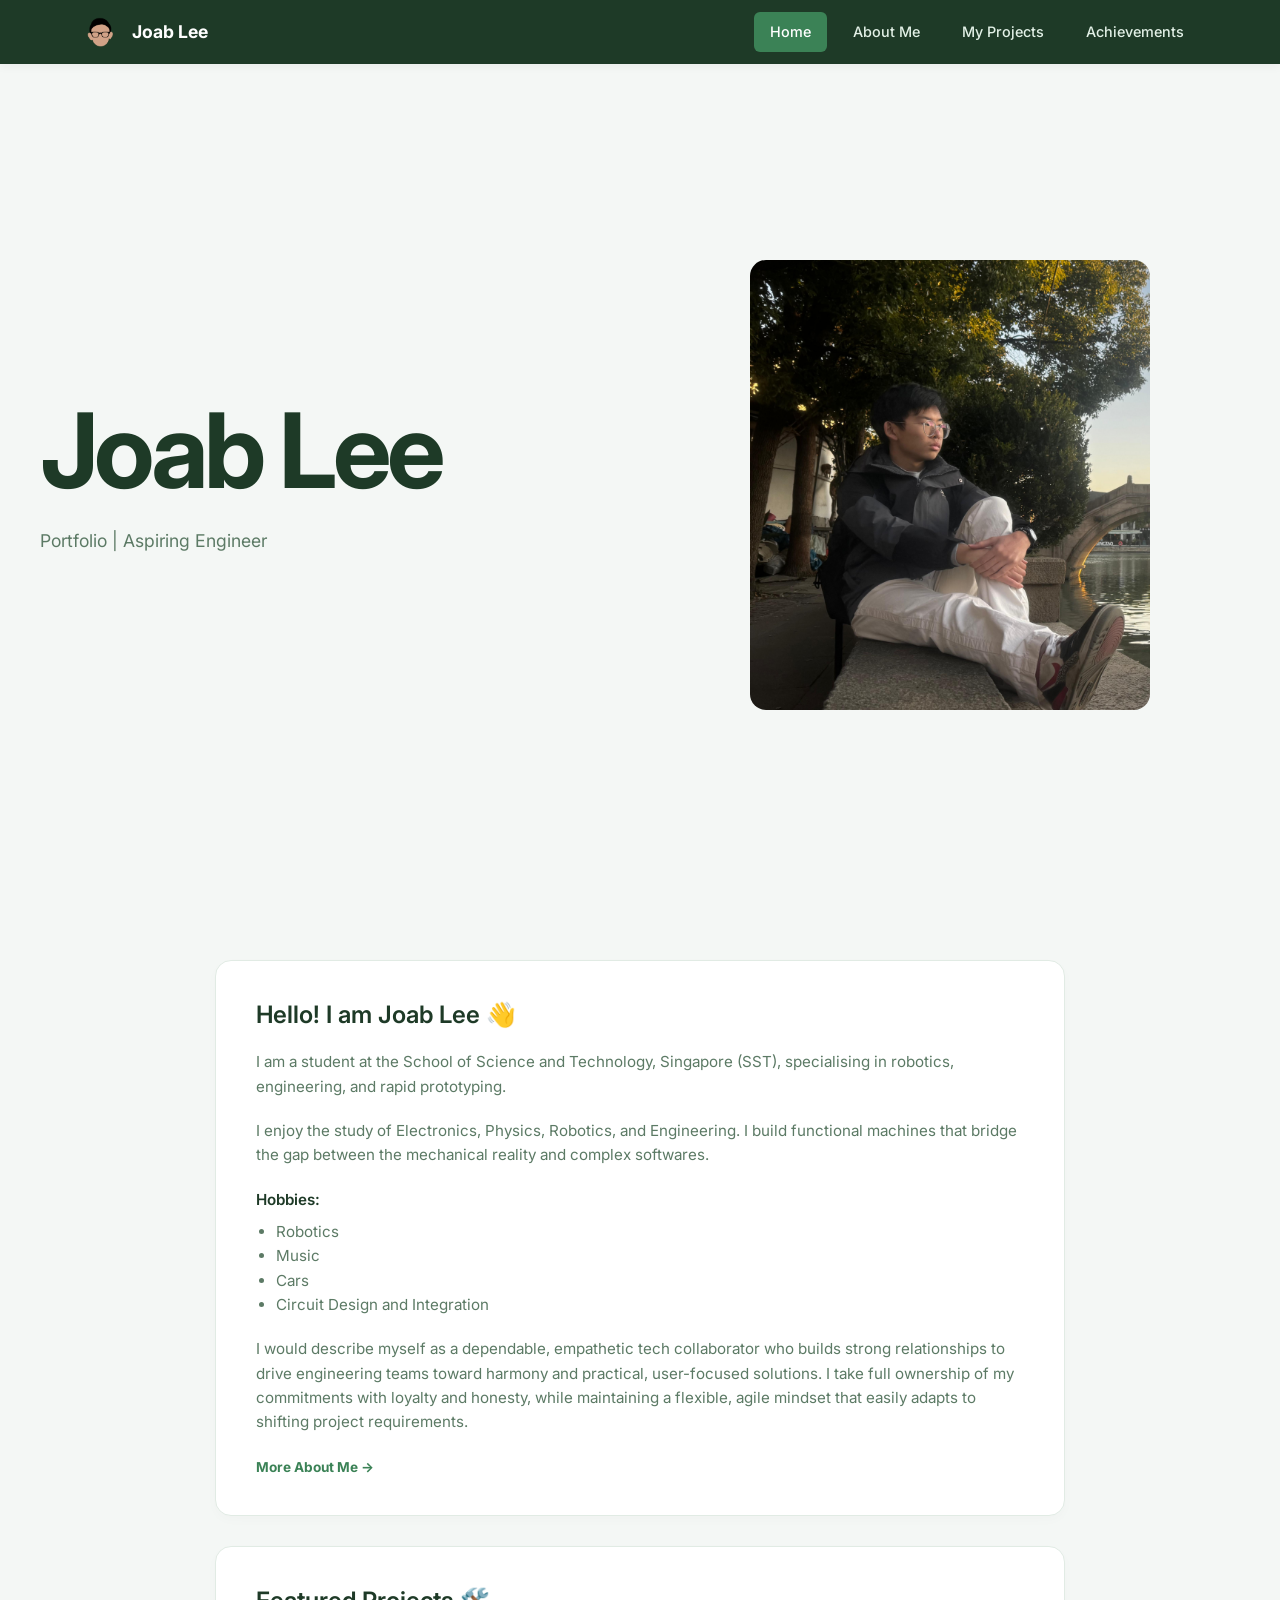
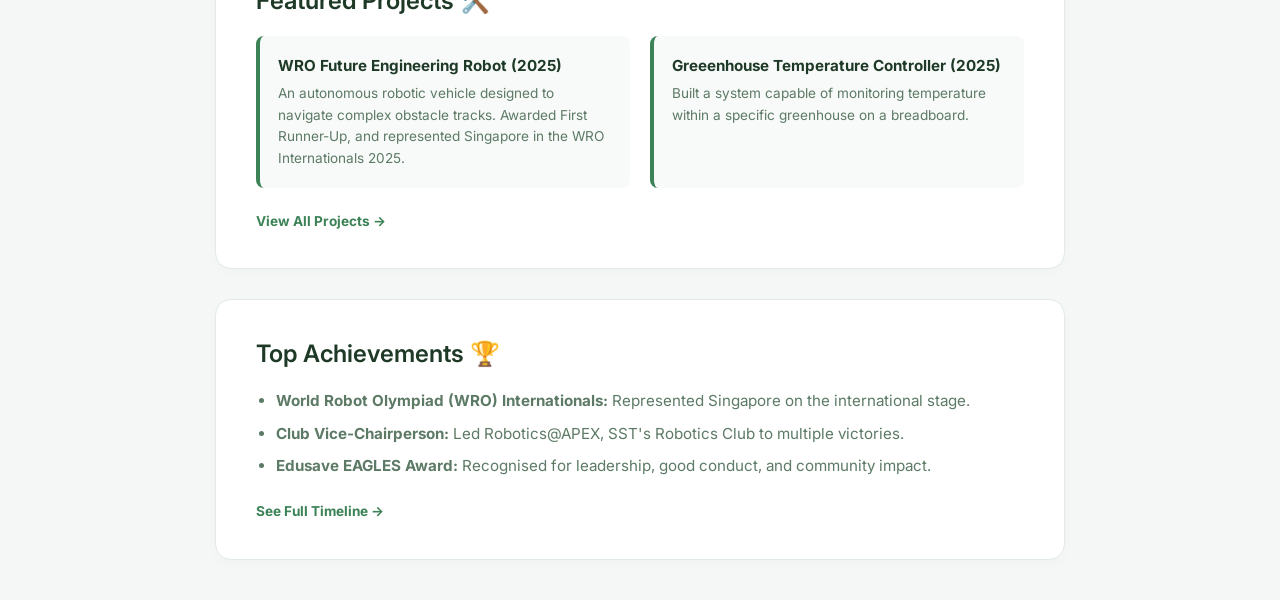
==== commit 3e23b7d4: "Update index.html" ====
--- a/index.html
+++ b/index.html
@@ -76,7 +76,7 @@
             <h2>Top Achievements 🏆</h2>
             <ul class="home-bullet-list">
                 <li><strong>World Robot Olympiad (WRO) Internationals:</strong> Represented Singapore on the international stage.</li>
-                <li><strong>Club Vice-Chairperson:</strong> Led Robotics@APEX, SST's Robotics Club to </li>
+                <li><strong>Club Vice-Chairperson:</strong> Led Robotics@APEX, SST's Robotics Club to multiple victories.</li>
                 <li><strong>Edusave EAGLES Award:</strong> Recognised for leadership, good conduct, and community impact.</li>
             </ul>
             <a href="achievements.html" class="home-link-btn">See Full Timeline &rarr;</a>
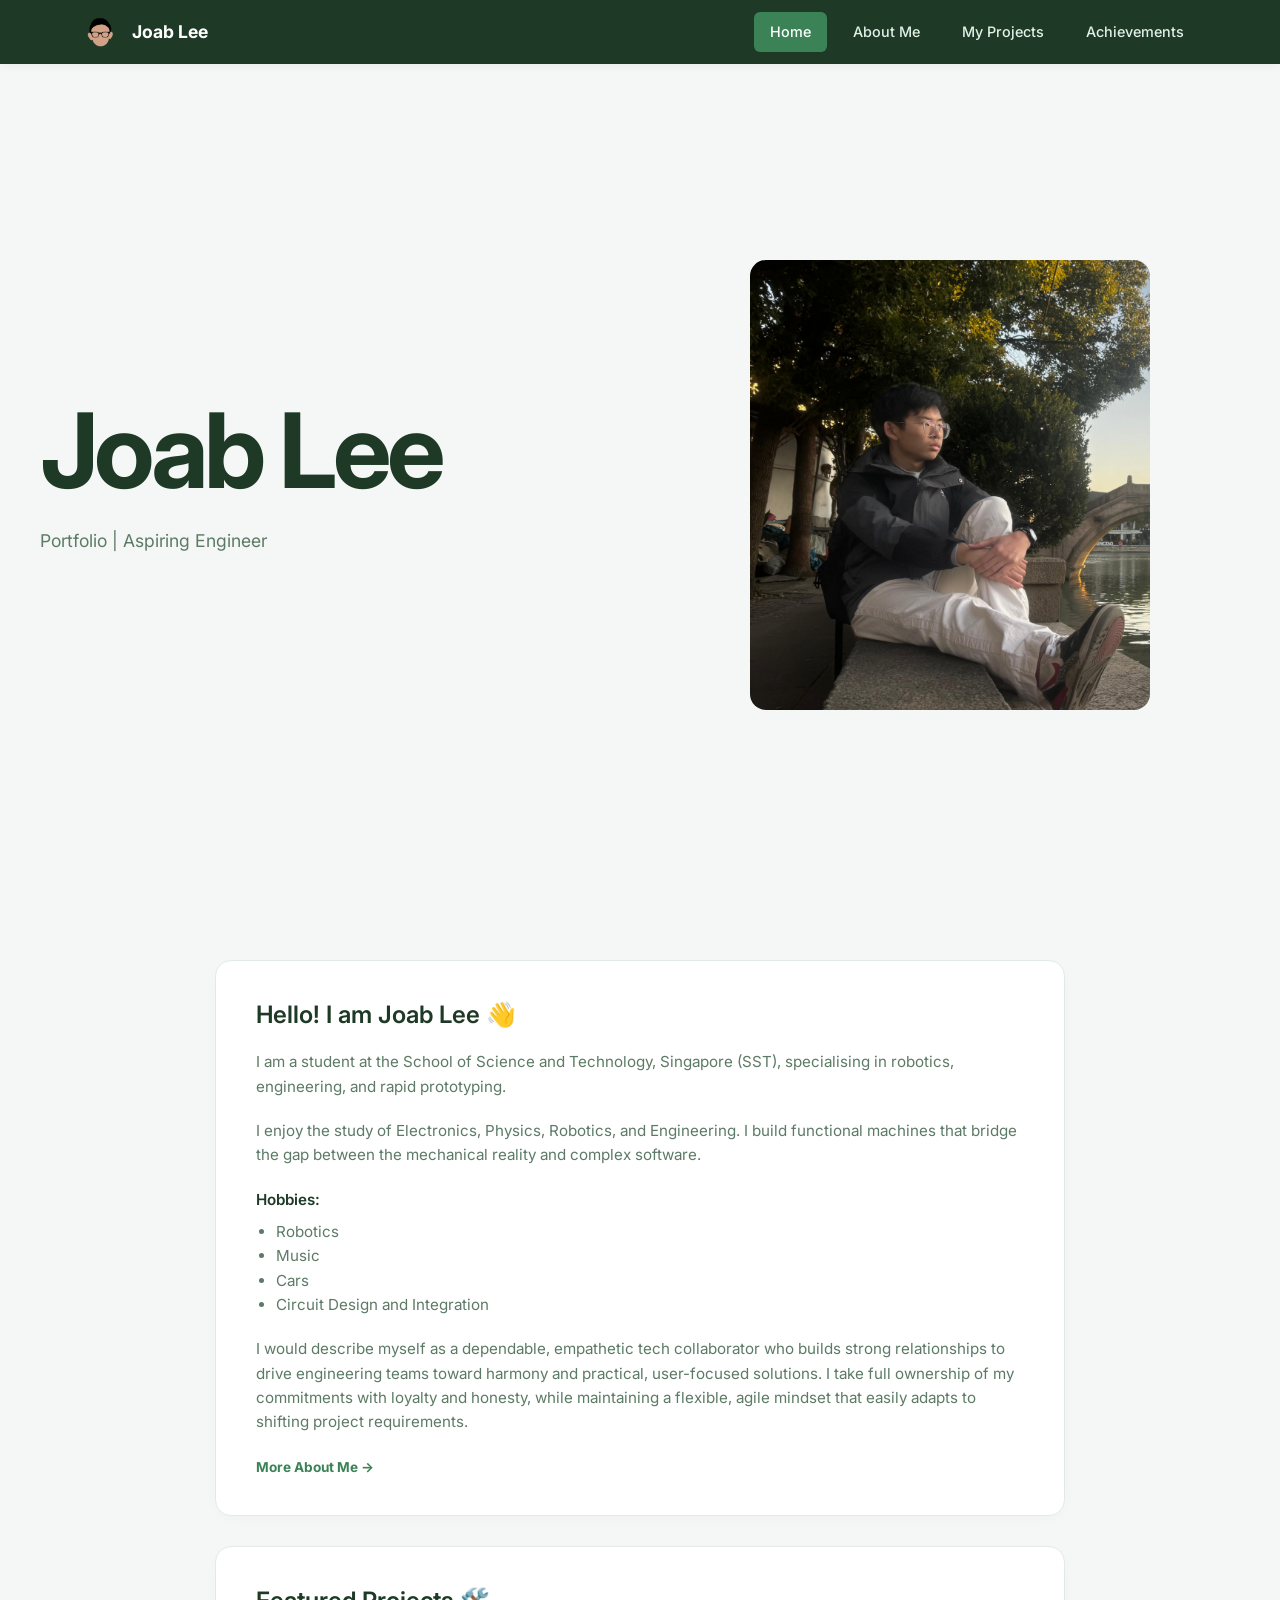
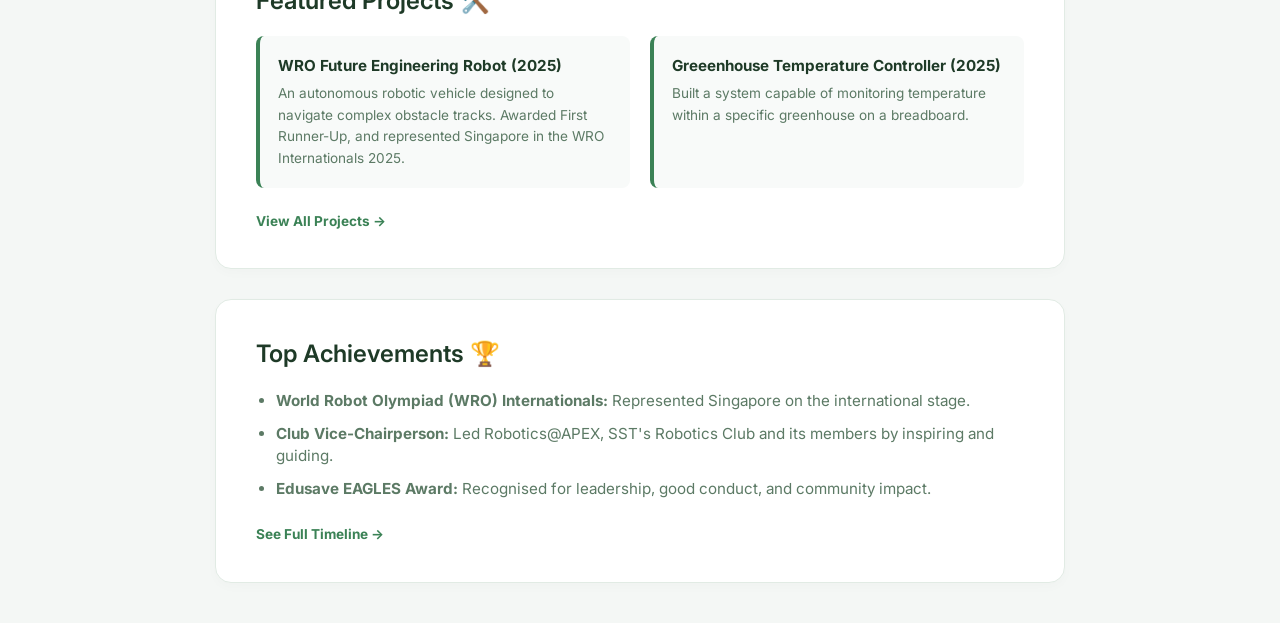
==== commit c9c0ca24: "Update index.html" ====
--- a/index.html
+++ b/index.html
@@ -43,7 +43,7 @@
         <section class="home-summary-box">
             <h2>Hello! I am Joab Lee 👋</h2>
             <p>I am a student at the School of Science and Technology, Singapore (SST), specialising in robotics, engineering, and rapid prototyping.</p>
-            <p>I enjoy the study of Electronics, Physics, Robotics, and Engineering. I build functional machines that bridge the gap between the mechanical reality and complex softwares.</p>
+            <p>I enjoy the study of Electronics, Physics, Robotics, and Engineering. I build functional machines that bridge the gap between the mechanical reality and complex software.</p>
             <p style="margin-bottom: 8px; font-weight: 600; color: #1e3a27;">Hobbies:</p>
             <ul style="margin: 0 0 20px 0; padding-left: 20px; color: #5c7a65; font-size: 0.95rem; line-height: 1.6;">
                 <li>Robotics</li>
@@ -76,7 +76,7 @@
             <h2>Top Achievements 🏆</h2>
             <ul class="home-bullet-list">
                 <li><strong>World Robot Olympiad (WRO) Internationals:</strong> Represented Singapore on the international stage.</li>
-                <li><strong>Club Vice-Chairperson:</strong> Led Robotics@APEX, SST's Robotics Club to multiple victories.</li>
+                <li><strong>Club Vice-Chairperson:</strong> Led Robotics@APEX, SST's Robotics Club and its members by inspiring and guiding.</li>
                 <li><strong>Edusave EAGLES Award:</strong> Recognised for leadership, good conduct, and community impact.</li>
             </ul>
             <a href="achievements.html" class="home-link-btn">See Full Timeline &rarr;</a>
